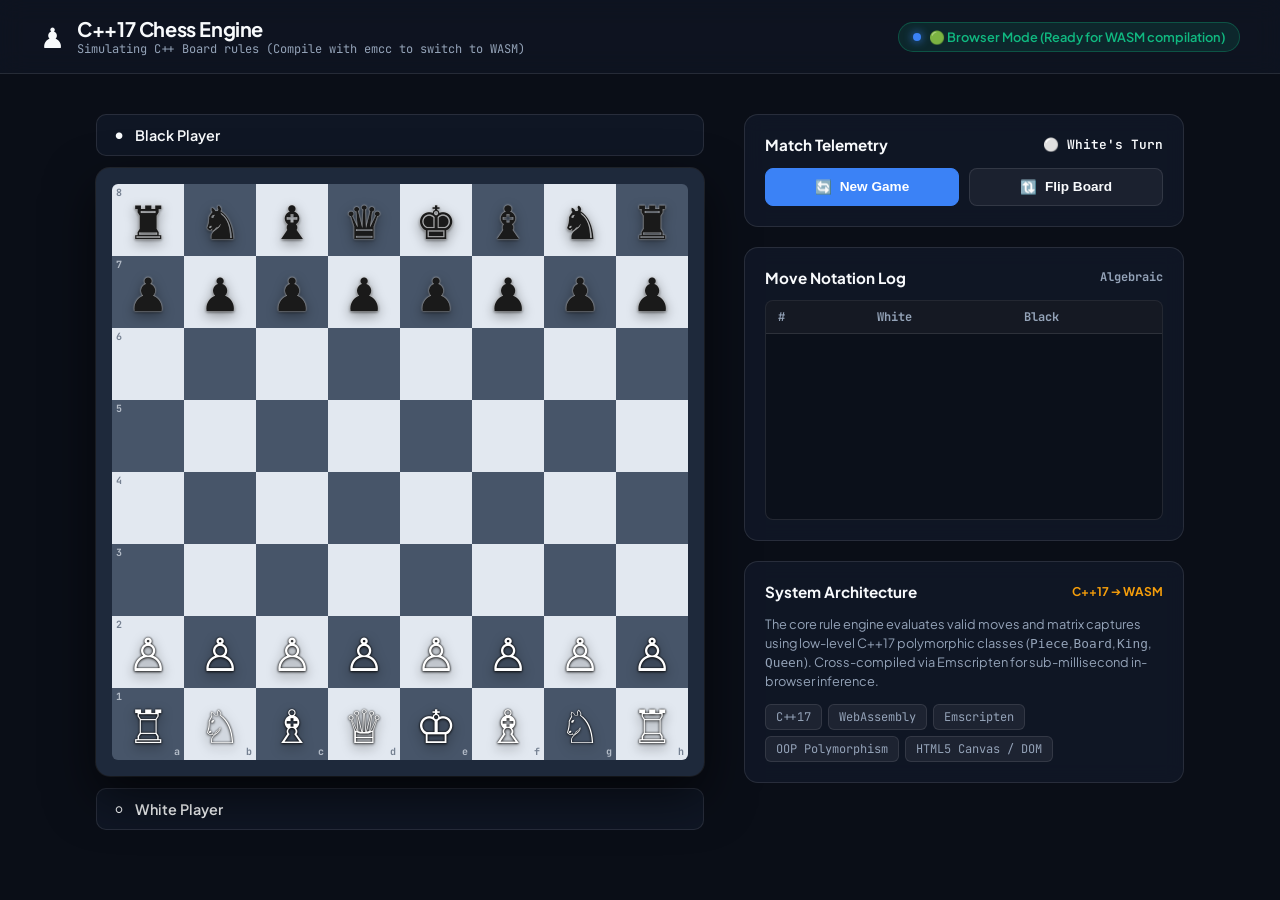
==== chess-game/web/index.html @ bd6a45e6 "feat(chess): add WebAssembly bridge, Makefile wasm target, and cyberpunk dark-mode web UI" ====
<!DOCTYPE html>
<html lang="en">
<head>
  <meta charset="UTF-8">
  <meta name="viewport" content="width=device-width, initial-scale=1.0">
  <title>C++ WebAssembly Chess Engine | Muhammad Danish</title>
  
  <!-- Fonts -->
  <link rel="preconnect" href="https://fonts.googleapis.com">
  <link rel="preconnect" href="https://fonts.gstatic.com" crossorigin>
  <link href="https://fonts.googleapis.com/css2?family=Plus+Jakarta+Sans:wght@400;500;600;700;800&family=JetBrains+Mono:wght@400;500;600&display=swap" rel="stylesheet">
  
  <!-- Stylesheet -->
  <link rel="stylesheet" href="style.css">
</head>
<body>

  <!-- Top Navigation Bar -->
  <nav class="navbar">
    <div class="brand">
      <span class="brand-icon">♟️</span>
      <div>
        <div class="brand-title">C++17 Chess Engine</div>
        <div class="brand-subtitle" id="engine-mode-note">Compiled to WebAssembly (WASM) & DOM</div>
      </div>
    </div>
    
    <div id="engine-badge" class="status-badge">
      <span class="status-dot"></span> ⚡ WebAssembly (C++17 Engine Active)
    </div>
  </nav>

  <!-- Main Workspace -->
  <main class="main-wrapper">
    
    <!-- Left: Chessboard Section -->
    <section class="board-section">
      
      <!-- Top Player Bar (Black) -->
      <div class="player-bar">
        <div class="player-info">
          <span>⚫</span>
          <span>Black Player</span>
        </div>
        <div id="graveyard-white" class="graveyard"></div>
      </div>

      <!-- 8x8 Board Frame -->
      <div class="board-frame">
        <div id="chessboard" class="chessboard"></div>
      </div>

      <!-- Bottom Player Bar (White) -->
      <div class="player-bar">
        <div class="player-info">
          <span>⚪</span>
          <span>White Player</span>
        </div>
        <div id="graveyard-black" class="graveyard"></div>
      </div>

    </section>

    <!-- Right: Telemetry & Controls Sidebar -->
    <aside class="sidebar">
      
      <!-- Match Status Card -->
      <div class="card">
        <div class="card-title">
          <span>Match Telemetry</span>
          <span id="turn-badge" style="font-size: 0.8rem; font-family: 'JetBrains Mono', monospace; font-weight: 600;">⚪ White's Turn</span>
        </div>
        
        <div id="engine-toast" class="engine-toast"></div>

        <div class="controls-grid" style="margin-top: 10px;">
          <button class="btn btn-primary" onclick="resetGame()">
            <span>🔄</span> New Game
          </button>
          <button class="btn" onclick="flipBoard()">
            <span>🔃</span> Flip Board
          </button>
        </div>
      </div>

      <!-- Move History Notation -->
      <div class="card">
        <div class="card-title">
          <span>Move Notation Log</span>
          <span style="font-size: 0.75rem; color: var(--text-muted); font-family: 'JetBrains Mono', monospace;">Algebraic</span>
        </div>

        <div id="move-history-container" class="move-history-container">
          <table class="move-table">
            <thead>
              <tr>
                <th style="width: 25%;">#</th>
                <th style="width: 37%;">White</th>
                <th style="width: 38%;">Black</th>
              </tr>
            </thead>
            <tbody id="move-table-body">
              <!-- Dynamically populated by app.js -->
            </tbody>
          </table>
        </div>
      </div>

      <!-- Architecture Tech Card -->
      <div class="card">
        <div class="card-title">
          <span>System Architecture</span>
          <span style="font-size: 0.75rem; color: var(--accent-gold);">C++17 ➔ WASM</span>
        </div>
        <p style="font-size: 0.8rem; color: var(--text-muted); line-height: 1.5; margin-bottom: 12px;">
          The core rule engine evaluates valid moves and matrix captures using low-level C++17 polymorphic classes (<code>Piece</code>, <code>Board</code>, <code>King</code>, <code>Queen</code>). Cross-compiled via Emscripten for sub-millisecond in-browser inference.
        </p>
        <div class="tech-pills">
          <span class="tech-pill">C++17</span>
          <span class="tech-pill">WebAssembly</span>
          <span class="tech-pill">Emscripten</span>
          <span class="tech-pill">OOP Polymorphism</span>
          <span class="tech-pill">HTML5 Canvas / DOM</span>
        </div>
      </div>

    </aside>

  </main>

  <!-- Emscripten WASM Output (Loads if compiled) -->
  <script src="chess.js" onerror="console.info('WASM binary not compiled yet. Running in browser simulation mode.')"></script>
  
  <!-- Frontend Controller -->
  <script src="app.js"></script>

</body>
</html>
---- chess-game/web/style.css ----
:root {
  --bg-primary: #0a0e17;
  --bg-secondary: #111827;
  --bg-card: rgba(17, 24, 39, 0.85);
  --border: rgba(255, 255, 255, 0.1);
  --border-light: rgba(255, 255, 255, 0.05);
  
  --board-light: #e2e8f0;
  --board-dark: #475569;
  --board-border: #1e293b;
  
  --accent-gold: #f59e0b;
  --accent-green: #10b981;
  --accent-blue: #3b82f6;
  --accent-red: #ef4444;
  --accent-purple: #8b5cf6;
  
  --text-main: #f8fafc;
  --text-muted: #94a3b8;
  --square-size: 72px;
}

* {
  box-sizing: border-box;
  margin: 0;
  padding: 0;
}

body {
  font-family: 'Plus Jakarta Sans', system-ui, -apple-system, sans-serif;
  background-color: var(--bg-primary);
  color: var(--text-main);
  min-height: 100vh;
  display: flex;
  flex-direction: column;
}

/* Header */
.navbar {
  display: flex;
  justify-content: space-between;
  align-items: center;
  padding: 1rem 2.5rem;
  background: rgba(17, 24, 39, 0.6);
  backdrop-filter: blur(12px);
  border-bottom: 1px solid var(--border);
}

.brand {
  display: flex;
  align-items: center;
  gap: 12px;
}

.brand-icon {
  font-size: 28px;
}

.brand-title {
  font-size: 1.25rem;
  font-weight: 700;
  letter-spacing: -0.02em;
}

.brand-subtitle {
  font-size: 0.75rem;
  color: var(--text-muted);
  font-family: 'JetBrains Mono', monospace;
}

.status-badge {
  display: inline-flex;
  align-items: center;
  gap: 8px;
  padding: 6px 14px;
  border-radius: 9999px;
  font-size: 0.8rem;
  font-weight: 600;
  background: rgba(16, 185, 129, 0.12);
  color: var(--accent-green);
  border: 1px solid rgba(16, 185, 129, 0.3);
}

.status-dot {
  width: 8px;
  height: 8px;
  border-radius: 50%;
  background: var(--accent-green);
  box-shadow: 0 0 10px var(--accent-green);
  animation: pulse 2s infinite;
}

@keyframes pulse {
  0%, 100% { opacity: 1; transform: scale(1); }
  50% { opacity: 0.4; transform: scale(0.85); }
}

/* Main Layout */
.main-wrapper {
  flex: 1;
  display: flex;
  justify-content: center;
  align-items: flex-start;
  gap: 2.5rem;
  padding: 2.5rem 2rem;
  max-width: 1300px;
  margin: 0 auto;
  width: 100%;
}

/* Left / Board Section */
.board-section {
  display: flex;
  flex-direction: column;
  align-items: center;
  gap: 12px;
}

.player-bar {
  width: calc(var(--square-size) * 8 + 32px);
  display: flex;
  justify-content: space-between;
  align-items: center;
  padding: 8px 16px;
  background: var(--bg-card);
  border: 1px solid var(--border);
  border-radius: 10px;
  font-size: 0.9rem;
}

.player-info {
  display: flex;
  align-items: center;
  gap: 10px;
  font-weight: 600;
}

.graveyard {
  display: flex;
  gap: 4px;
  font-size: 1.2rem;
  min-height: 24px;
}

/* The Chessboard Container */
.board-frame {
  position: relative;
  padding: 16px;
  background: var(--board-border);
  border-radius: 14px;
  box-shadow: 0 20px 50px rgba(0, 0, 0, 0.6), 0 0 0 1px var(--border);
}

.chessboard {
  display: grid;
  grid-template-columns: repeat(8, var(--square-size));
  grid-template-rows: repeat(8, var(--square-size));
  border-radius: 6px;
  overflow: hidden;
  user-select: none;
}

.square {
  position: relative;
  display: flex;
  justify-content: center;
  align-items: center;
  width: var(--square-size);
  height: var(--square-size);
  cursor: pointer;
  transition: background-color 0.15s ease;
}

.square.light {
  background-color: var(--board-light);
}

.square.dark {
  background-color: var(--board-dark);
}

.square.selected {
  background-color: var(--accent-gold) !important;
}

.square.last-move {
  background-color: rgba(245, 158, 11, 0.4) !important;
}

/* Coordinate Labels */
.square-coord-file, .square-coord-rank {
  position: absolute;
  font-size: 10px;
  font-weight: 700;
  pointer-events: none;
  font-family: 'JetBrains Mono', monospace;
  opacity: 0.7;
}

.square-coord-file {
  bottom: 2px;
  right: 4px;
}

.square-coord-rank {
  top: 2px;
  left: 4px;
}

.square.light .square-coord-file, .square.light .square-coord-rank {
  color: var(--board-dark);
}

.square.dark .square-coord-file, .square.dark .square-coord-rank {
  color: var(--board-light);
}

/* Valid Move Indicator Dot */
.valid-dot {
  width: 20px;
  height: 20px;
  border-radius: 50%;
  background: rgba(16, 185, 129, 0.75);
  box-shadow: 0 0 10px rgba(16, 185, 129, 0.6);
  pointer-events: none;
}

/* Chess Piece Icons */
.piece {
  font-size: 46px;
  line-height: 1;
  transition: transform 0.1s ease;
  filter: drop-shadow(0 4px 6px rgba(0, 0, 0, 0.35));
}

.piece:hover {
  transform: scale(1.1);
}

.piece.white {
  color: #ffffff;
  text-shadow: 0 0 2px #000, 0 1px 3px rgba(0,0,0,0.8);
}

.piece.black {
  color: #1a1a1a;
  text-shadow: 0 0 2px #fff, 0 1px 3px rgba(0,0,0,0.8);
}

/* Right / Sidebar Section */
.sidebar {
  flex: 1;
  max-width: 440px;
  display: flex;
  flex-direction: column;
  gap: 1.25rem;
}

.card {
  background: var(--bg-card);
  border: 1px solid var(--border);
  border-radius: 14px;
  padding: 1.25rem;
  backdrop-filter: blur(10px);
}

.card-title {
  font-size: 0.95rem;
  font-weight: 700;
  margin-bottom: 0.85rem;
  display: flex;
  align-items: center;
  justify-content: space-between;
}

/* Action Controls */
.controls-grid {
  display: grid;
  grid-template-columns: 1fr 1fr;
  gap: 10px;
}

.btn {
  padding: 10px 16px;
  border-radius: 8px;
  font-size: 0.85rem;
  font-weight: 600;
  cursor: pointer;
  border: 1px solid var(--border);
  background: rgba(255, 255, 255, 0.05);
  color: var(--text-main);
  transition: all 0.2s ease;
  display: flex;
  align-items: center;
  justify-content: center;
  gap: 8px;
}

.btn:hover {
  background: rgba(255, 255, 255, 0.12);
  border-color: rgba(255, 255, 255, 0.2);
  transform: translateY(-1px);
}

.btn-primary {
  background: var(--accent-blue);
  border-color: var(--accent-blue);
  color: #fff;
}

.btn-primary:hover {
  background: #2563eb;
  border-color: #2563eb;
}

/* Move History Table */
.move-history-container {
  height: 220px;
  overflow-y: auto;
  border: 1px solid var(--border);
  border-radius: 8px;
  background: rgba(0, 0, 0, 0.25);
  font-family: 'JetBrains Mono', monospace;
  font-size: 0.85rem;
}

.move-table {
  width: 100%;
  border-collapse: collapse;
}

.move-table th {
  background: rgba(255, 255, 255, 0.04);
  padding: 8px 12px;
  text-align: left;
  color: var(--text-muted);
  font-size: 0.75rem;
  border-bottom: 1px solid var(--border);
}

.move-table td {
  padding: 6px 12px;
  border-bottom: 1px solid var(--border-light);
}

.move-table tr:hover {
  background: rgba(255, 255, 255, 0.03);
}

/* Log / Console Messages */
.engine-toast {
  padding: 8px 12px;
  border-radius: 6px;
  font-size: 0.8rem;
  font-family: 'JetBrains Mono', monospace;
  background: rgba(239, 68, 68, 0.15);
  color: var(--accent-red);
  border: 1px solid rgba(239, 68, 68, 0.3);
  display: none;
}

.engine-toast.active {
  display: block;
  animation: shake 0.3s ease;
}

@keyframes shake {
  0%, 100% { transform: translateX(0); }
  25% { transform: translateX(-4px); }
  75% { transform: translateX(4px); }
}

/* Tech Spec Badges */
.tech-pills {
  display: flex;
  flex-wrap: wrap;
  gap: 6px;
}

.tech-pill {
  padding: 4px 10px;
  border-radius: 6px;
  font-size: 0.75rem;
  font-family: 'JetBrains Mono', monospace;
  background: rgba(255, 255, 255, 0.06);
  border: 1px solid var(--border);
  color: var(--text-muted);
}
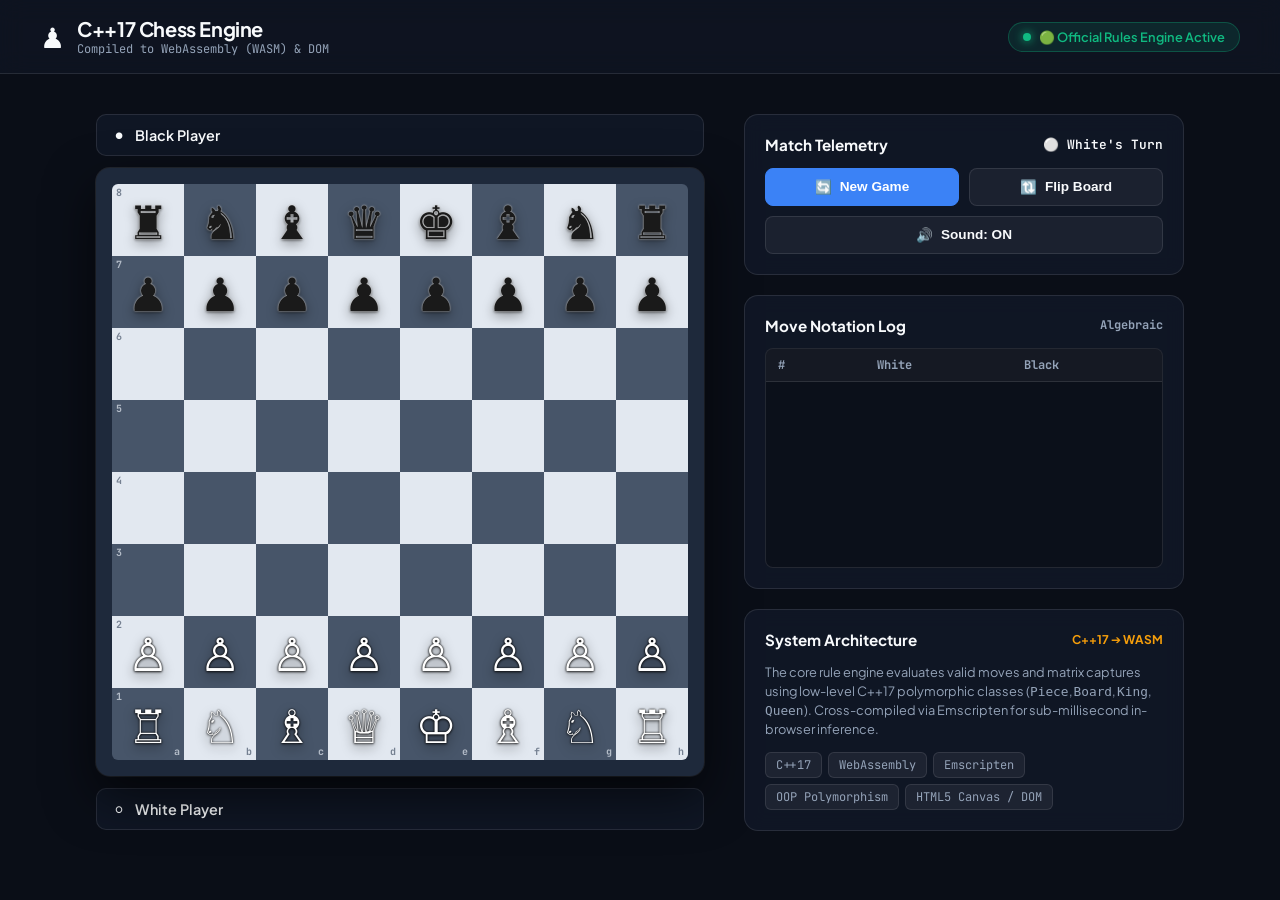
==== commit 6c737f52: "Implement full official chess rules: King safety, Checkmate, Castling, Promotion, Web Audio" ====
--- a/chess-game/web/index.html
+++ b/chess-game/web/index.html
@@ -80,6 +80,9 @@
           <button class="btn" onclick="flipBoard()">
             <span>🔃</span> Flip Board
           </button>
+          <button class="btn" id="sound-btn" onclick="toggleSound()" style="grid-column: span 2;">
+            <span>🔊</span> Sound: ON
+          </button>
         </div>
       </div>
 
@@ -128,6 +131,29 @@
 
   </main>
 
+  <!-- Pawn Promotion Modal -->
+  <div id="promotion-modal" class="modal-overlay">
+    <div class="modal-card">
+      <h3 style="font-size: 1.25rem; font-weight: 700; margin-bottom: 6px;">Pawn Promotion</h3>
+      <p style="font-size: 0.85rem; color: var(--text-muted);">Choose a piece to promote your pawn:</p>
+      <div id="promotion-choices" class="promotion-choices">
+        <!-- Dynamically rendered pieces (Queen, Rook, Bishop, Knight) -->
+      </div>
+    </div>
+  </div>
+
+  <!-- Game Over / Checkmate Modal -->
+  <div id="game-over-modal" class="modal-overlay">
+    <div class="modal-card">
+      <div id="game-over-icon" style="font-size: 54px; margin-bottom: 10px;">🏆</div>
+      <h2 id="game-over-title" style="font-size: 1.5rem; font-weight: 800; margin-bottom: 8px;">Checkmate!</h2>
+      <p id="game-over-desc" style="font-size: 0.95rem; color: var(--text-muted); margin-bottom: 20px;">White wins by checkmate.</p>
+      <button class="btn btn-primary" onclick="resetGame(); closeGameOverModal();" style="width: 100%; padding: 12px;">
+        <span>🔄</span> Play Again
+      </button>
+    </div>
+  </div>
+
   <!-- Emscripten WASM Output (Loads if compiled) -->
   <script src="chess.js" onerror="console.info('WASM binary not compiled yet. Running in browser simulation mode.')"></script>
   
--- a/chess-game/web/style.css
+++ b/chess-game/web/style.css
@@ -225,6 +225,32 @@
   pointer-events: none;
 }
 
+.valid-dot.capture {
+  width: 58px;
+  height: 58px;
+  background: transparent;
+  border: 4px solid rgba(239, 68, 68, 0.85);
+  box-shadow: 0 0 14px rgba(239, 68, 68, 0.6);
+  border-radius: 50%;
+  animation: pulse-capture 1.2s infinite ease-in-out;
+}
+
+@keyframes pulse-capture {
+  0%, 100% { transform: scale(1); opacity: 0.9; }
+  50% { transform: scale(0.92); opacity: 0.6; }
+}
+
+/* King in Check Red Glow Highlight */
+.square.check {
+  background: radial-gradient(circle, rgba(239, 68, 68, 0.9) 0%, rgba(220, 38, 38, 0.5) 65%, transparent 100%) !important;
+  animation: check-pulse 1s infinite alternate;
+}
+
+@keyframes check-pulse {
+  0% { box-shadow: inset 0 0 12px #ef4444; }
+  100% { box-shadow: inset 0 0 32px #b91c1c; }
+}
+
 /* Chess Piece Icons */
 .piece {
   font-size: 46px;
@@ -386,3 +412,96 @@
   border: 1px solid var(--border);
   color: var(--text-muted);
 }
+
+/* Modal Overlays (Promotion & Game Over) */
+.modal-overlay {
+  position: fixed;
+  top: 0;
+  left: 0;
+  width: 100vw;
+  height: 100vh;
+  background: rgba(0, 0, 0, 0.78);
+  backdrop-filter: blur(8px);
+  display: flex;
+  align-items: center;
+  justify-content: center;
+  z-index: 1000;
+  opacity: 0;
+  pointer-events: none;
+  transition: opacity 0.25s ease;
+}
+
+.modal-overlay.active {
+  opacity: 1;
+  pointer-events: auto;
+}
+
+.modal-card {
+  background: #111827;
+  border: 1px solid rgba(255, 255, 255, 0.15);
+  border-radius: 18px;
+  padding: 2rem;
+  max-width: 440px;
+  width: 90%;
+  text-align: center;
+  box-shadow: 0 25px 50px -12px rgba(0, 0, 0, 0.7);
+  transform: scale(0.92);
+  transition: transform 0.25s cubic-bezier(0.16, 1, 0.3, 1);
+}
+
+.modal-overlay.active .modal-card {
+  transform: scale(1);
+}
+
+.promotion-choices {
+  display: flex;
+  justify-content: center;
+  gap: 12px;
+  margin-top: 1.5rem;
+}
+
+.promo-btn {
+  width: 68px;
+  height: 68px;
+  font-size: 40px;
+  background: rgba(255, 255, 255, 0.06);
+  border: 1px solid rgba(255, 255, 255, 0.15);
+  border-radius: 14px;
+  cursor: pointer;
+  transition: all 0.2s cubic-bezier(0.16, 1, 0.3, 1);
+  display: flex;
+  align-items: center;
+  justify-content: center;
+  color: #fff;
+}
+
+.promo-btn:hover {
+  background: var(--accent-blue);
+  border-color: #60a5fa;
+  transform: translateY(-4px) scale(1.05);
+  box-shadow: 0 10px 20px rgba(59, 130, 246, 0.4);
+}
+
+/* Status Indicator States */
+.status-badge.check-alert {
+  background: rgba(239, 68, 68, 0.15) !important;
+  color: #ef4444 !important;
+  border-color: rgba(239, 68, 68, 0.4) !important;
+}
+
+.status-badge.check-alert .status-dot {
+  background: #ef4444 !important;
+  box-shadow: 0 0 12px #ef4444 !important;
+}
+
+.status-badge.mate-alert {
+  background: rgba(245, 158, 11, 0.18) !important;
+  color: #f59e0b !important;
+  border-color: rgba(245, 158, 11, 0.5) !important;
+}
+
+.status-badge.mate-alert .status-dot {
+  background: #f59e0b !important;
+  box-shadow: 0 0 12px #f59e0b !important;
+}
+
